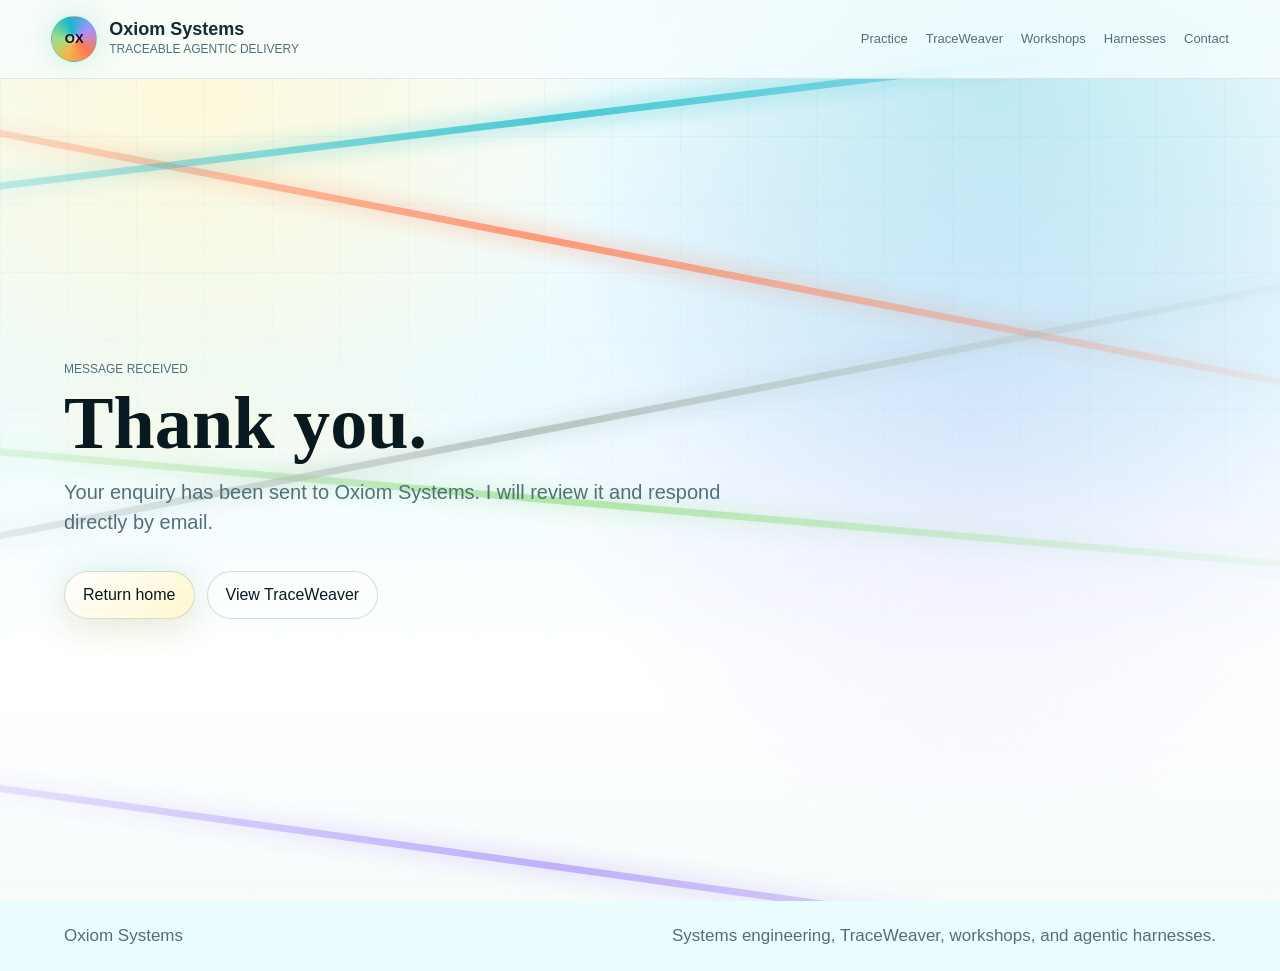
==== thanks.html @ 3fe4c98a "Publish website release" ====
<!doctype html>
<html lang="en">
  <head>
    <meta charset="utf-8">
    <meta name="viewport" content="width=device-width, initial-scale=1">
    <meta
      name="description"
      content="Thank you for contacting Oxiom Systems."
    >
    <title>Thank you | Oxiom Systems</title>
    <link rel="icon" href="favicon.svg" type="image/svg+xml">
    <link rel="stylesheet" href="styles.css">
  </head>
  <body>
    <div class="thread-field" aria-hidden="true">
      <span class="field-thread flame"></span>
      <span class="field-thread tide"></span>
      <span class="field-thread gale"></span>
      <span class="field-thread stone"></span>
      <span class="field-thread aether"></span>
    </div>

    <header class="site-header">
      <a class="brand" href="/" aria-label="Oxiom Systems home">
        <span class="brand-mark" aria-hidden="true">OX</span>
        <span>
          <strong>Oxiom Systems</strong>
          <small>Traceable agentic delivery</small>
        </span>
      </a>
      <nav class="nav-links" aria-label="Primary navigation">
        <a href="/#practice">Practice</a>
        <a href="/#traceweaver">TraceWeaver</a>
        <a href="/#workshops">Workshops</a>
        <a href="/#harnesses">Harnesses</a>
        <a href="/#contact">Contact</a>
      </nav>
    </header>

    <main id="top">
      <section class="hero thanks-hero" aria-labelledby="thanks-title">
        <div class="hero-copy">
          <p class="eyebrow">Message received</p>
          <h1 id="thanks-title">Thank you.</h1>
          <p class="hero-lede">
            Your enquiry has been sent to Oxiom Systems. I will review it and
            respond directly by email.
          </p>
          <div class="hero-actions" aria-label="Next actions">
            <a class="button primary" href="/">Return home</a>
            <a class="button secondary" href="https://github.com/Oxiom-Systems/traceweaver">View TraceWeaver</a>
          </div>
        </div>
      </section>
    </main>

    <footer class="site-footer">
      <span>Oxiom Systems</span>
      <span>Systems engineering, TraceWeaver, workshops, and agentic harnesses.</span>
    </footer>
  </body>
</html>
---- styles.css ----
:root {
  --ink: #112d33;
  --ink-strong: #081a20;
  --muted: #527077;
  --night: #eefcff;
  --deep: #ffffff;
  --veil: #dff7fb;
  --surface: #ffffff;
  --surface-ink: #112d33;
  --line: rgba(17, 45, 51, 0.14);
  --flame: #ff7a4f;
  --tide: #17b9ca;
  --gale: #9adf8f;
  --stone: #a8b7b1;
  --aether: #a891ff;
  --gold: #f1b84b;
  --truth: #fff7ce;
  --shadow: 0 30px 90px rgba(43, 114, 124, 0.18);
  color-scheme: light;
}

* {
  box-sizing: border-box;
}

body {
  margin: 0;
  overflow-x: hidden;
  background:
    radial-gradient(circle at 15% 9%, rgba(255, 247, 206, 0.78), transparent 27rem),
    radial-gradient(circle at 78% 8%, rgba(23, 185, 202, 0.24), transparent 30rem),
    radial-gradient(circle at 76% 42%, rgba(168, 145, 255, 0.17), transparent 27rem),
    linear-gradient(180deg, #f8feff 0%, #ecfbff 38%, #ffffff 68%, #f5fdff 100%);
  color: var(--ink);
  font-family: "Avenir Next", Avenir, Optima, "Gill Sans", sans-serif;
  line-height: 1.5;
}

body::before {
  content: "";
  position: fixed;
  inset: 0;
  z-index: -3;
  pointer-events: none;
  background-image:
    linear-gradient(rgba(23, 185, 202, 0.07) 1px, transparent 1px),
    linear-gradient(90deg, rgba(23, 185, 202, 0.05) 1px, transparent 1px);
  background-size: 68px 68px;
  mask-image: linear-gradient(180deg, #000 0%, transparent 86%);
}

a {
  color: inherit;
}

button,
a.button {
  font: inherit;
}

.thread-field {
  position: fixed;
  inset: -12vh -8vw;
  z-index: -2;
  pointer-events: none;
  filter: blur(0.1px);
  opacity: 0.92;
}

.field-thread {
  position: absolute;
  left: -12vw;
  width: 128vw;
  height: 3px;
  border-radius: 999px;
  transform-origin: left center;
  animation: threadDrift 8s ease-in-out infinite alternate, threadBreath 3.8s ease-in-out infinite;
}

.field-thread::before,
.field-thread::after {
  content: "";
  position: absolute;
  inset: -7px 0;
  border-radius: inherit;
  opacity: 0.32;
  filter: blur(10px);
}

.field-thread::after {
  inset: -2px 0;
  opacity: 0.78;
  filter: blur(0);
}

.field-thread.flame {
  top: 17%;
  transform: rotate(11deg);
}

.field-thread.flame::before,
.field-thread.flame::after {
  background: linear-gradient(90deg, transparent, var(--flame), transparent);
}

.field-thread.tide {
  top: 29%;
  transform: rotate(-7deg);
  animation-delay: -4s;
}

.field-thread.tide::before,
.field-thread.tide::after {
  background: linear-gradient(90deg, transparent, var(--tide), transparent);
}

.field-thread.gale {
  top: 48%;
  transform: rotate(5deg);
  animation-delay: -7s;
}

.field-thread.gale::before,
.field-thread.gale::after {
  background: linear-gradient(90deg, transparent, var(--gale), transparent);
}

.field-thread.stone {
  top: 62%;
  transform: rotate(-11deg);
  animation-delay: -2s;
}

.field-thread.stone::before,
.field-thread.stone::after {
  background: linear-gradient(90deg, transparent, var(--stone), transparent);
}

.field-thread.aether {
  top: 77%;
  transform: rotate(8deg);
  animation-delay: -9s;
}

.field-thread.aether::before,
.field-thread.aether::after {
  background: linear-gradient(90deg, transparent, var(--aether), transparent);
}

.site-header {
  position: sticky;
  top: 0;
  z-index: 20;
  display: flex;
  align-items: center;
  justify-content: space-between;
  gap: 24px;
  padding: 16px clamp(18px, 4vw, 56px);
  background: rgba(248, 254, 255, 0.78);
  border-bottom: 1px solid rgba(17, 45, 51, 0.1);
  backdrop-filter: blur(20px);
}

.brand {
  display: inline-flex;
  align-items: center;
  gap: 12px;
  text-decoration: none;
}

.brand-mark {
  display: grid;
  width: 46px;
  height: 46px;
  place-items: center;
  background:
    radial-gradient(circle at 50% 50%, rgba(251, 245, 213, 0.95), transparent 18%),
    conic-gradient(from 130deg, var(--flame), var(--gold), var(--gale), var(--tide), var(--aether), var(--flame));
  color: #091018;
  border: 1px solid rgba(23, 185, 202, 0.25);
  border-radius: 50%;
  box-shadow: 0 0 30px rgba(23, 185, 202, 0.24), 0 0 48px rgba(255, 247, 206, 0.42);
  font-family: "Avenir Next", Avenir, Optima, sans-serif;
  font-size: 13px;
  font-weight: 800;
  letter-spacing: 0;
  animation: markGlow 5s ease-in-out infinite alternate;
}

.brand strong,
.brand small {
  display: block;
}

.brand strong {
  font-size: 18px;
  line-height: 1.1;
}

.brand small,
.eyebrow {
  color: var(--muted);
  font-family: "Avenir Next", Avenir, Optima, sans-serif;
  font-size: 12px;
  letter-spacing: 0;
  text-transform: uppercase;
}

.nav-links {
  display: flex;
  flex-wrap: wrap;
  justify-content: flex-end;
  gap: 18px;
  color: var(--muted);
  font-family: "Avenir Next", Avenir, Optima, sans-serif;
  font-size: 13px;
}

.nav-links a {
  text-decoration: none;
}

.nav-links a:focus-visible,
.nav-links a:hover {
  color: var(--ink-strong);
}

.hero {
  position: relative;
  display: grid;
  grid-template-columns: minmax(0, 0.92fr) minmax(360px, 1.08fr);
  gap: clamp(28px, 5vw, 80px);
  align-items: center;
  min-height: calc(100vh - 78px);
  padding: clamp(46px, 6vw, 88px) clamp(18px, 5vw, 72px) clamp(54px, 7vw, 96px);
}

.hero::after {
  content: "";
  position: absolute;
  right: 0;
  bottom: 0;
  left: 0;
  height: 160px;
  background: linear-gradient(180deg, transparent, rgba(246, 234, 210, 0.1));
  pointer-events: none;
}

.hero-copy {
  position: relative;
  z-index: 1;
}

.hero h1,
.section-heading h2,
.paper h2,
.start h2 {
  margin: 0;
  max-width: 960px;
  color: var(--ink-strong);
  font-family: "Iowan Old Style", "Palatino Linotype", Palatino, Georgia, serif;
  font-size: clamp(4.25rem, 5.8vw, 5.7rem);
  line-height: 0.9;
  font-weight: 700;
  letter-spacing: 0;
  text-shadow: 0 0 28px rgba(255, 247, 206, 0.68);
}

.hero h1 {
  animation: revealRise 480ms ease both;
}

.section-heading h2,
.paper h2,
.start h2 {
  animation: none;
}

.hero-lede,
.section-heading p,
.paper p,
.start p {
  max-width: 690px;
  color: var(--muted);
  font-size: 1.25rem;
}

.brand-origin {
  max-width: 620px;
  margin: 24px 0 0;
  padding-left: 18px;
  border-left: 2px solid var(--gold);
  color: #31565e;
  font-size: 18px;
}

.hero-actions {
  display: flex;
  flex-wrap: wrap;
  gap: 12px;
  margin-top: 34px;
}

.button {
  display: inline-flex;
  min-height: 48px;
  align-items: center;
  justify-content: center;
  padding: 0 18px;
  border-radius: 999px;
  border: 1px solid rgba(17, 45, 51, 0.16);
  text-decoration: none;
  transition: transform 180ms ease, background 180ms ease, color 180ms ease, box-shadow 180ms ease;
}

.button:hover,
.button:focus-visible,
.mode-button:hover,
.mode-button:focus-visible,
.icon-button:hover,
.icon-button:focus-visible {
  transform: translateY(-1px);
}

.button.primary {
  background: linear-gradient(135deg, #ffffff, var(--truth));
  color: var(--ink-strong);
  box-shadow: 0 12px 32px rgba(241, 184, 75, 0.18), 0 0 42px rgba(23, 185, 202, 0.16);
}

.button.secondary {
  background: rgba(255, 255, 255, 0.58);
  color: var(--ink-strong);
}

.power-loom {
  position: relative;
  min-height: 580px;
  overflow: hidden;
  padding: clamp(18px, 3vw, 30px);
  background:
    radial-gradient(circle at 50% 47%, rgba(255, 247, 206, 0.84), transparent 0 14%, rgba(23, 185, 202, 0.13) 15%, transparent 31%),
    linear-gradient(135deg, rgba(255, 255, 255, 0.9), rgba(225, 249, 255, 0.78));
  border: 1px solid rgba(23, 185, 202, 0.18);
  border-radius: 18px;
  box-shadow: var(--shadow);
  animation: floatPanel 6.5s ease-in-out infinite alternate;
}

.loom-ring {
  position: absolute;
  inset: 50% auto auto 50%;
  width: min(74%, 440px);
  aspect-ratio: 1;
  border: 1px solid rgba(17, 185, 202, 0.28);
  border-radius: 50%;
  transform: translate(-50%, -50%) rotate(0deg);
  box-shadow:
    inset 0 0 70px rgba(255, 247, 206, 0.4),
    0 0 90px rgba(23, 185, 202, 0.2);
  animation: ringSpin 34s linear infinite;
}

.loom-ring::before,
.loom-ring::after {
  content: "";
  position: absolute;
  inset: 10%;
  border: 1px solid rgba(17, 45, 51, 0.12);
  border-radius: 50%;
}

.loom-ring::after {
  inset: 24%;
}

.loom-core {
  position: absolute;
  top: 50%;
  left: 50%;
  z-index: 1;
  display: grid;
  width: 174px;
  height: 174px;
  place-items: center;
  padding: 22px;
  background:
    radial-gradient(circle, #ffffff, var(--truth) 34%, rgba(23, 185, 202, 0.26) 68%);
  border: 1px solid rgba(23, 185, 202, 0.28);
  border-radius: 50%;
  color: #101826;
  text-align: center;
  transform: translate(-50%, -50%);
  opacity: 0.42;
  box-shadow: 0 0 70px rgba(241, 184, 75, 0.32), 0 0 120px rgba(23, 185, 202, 0.23);
  animation: coreGlow 3.2s ease-in-out infinite alternate;
}

.loom-core span,
.loom-core small {
  font-family: "Avenir Next", Avenir, Optima, sans-serif;
  font-size: 12px;
  text-transform: uppercase;
}

.loom-core strong {
  color: #090f17;
  font-size: 27px;
  line-height: 1;
}

.loom-thread {
  position: absolute;
  top: 50%;
  left: -16%;
  width: 132%;
  height: 9px;
  border-radius: 999px;
  opacity: 0.68;
  filter: drop-shadow(0 0 20px currentColor);
  transform-origin: center;
  background-size: 220% 100%;
  animation: loomPulse 4.8s ease-in-out infinite alternate, threadSweep 9s linear infinite;
}

.loom-thread.flame {
  color: var(--flame);
  background: linear-gradient(90deg, transparent, var(--flame), transparent);
  transform: rotate(22deg);
}

.loom-thread.tide {
  color: var(--tide);
  background: linear-gradient(90deg, transparent, var(--tide), transparent);
  transform: rotate(-17deg);
  animation-delay: -1.5s;
}

.loom-thread.gale {
  color: var(--gale);
  background: linear-gradient(90deg, transparent, var(--gale), transparent);
  transform: rotate(4deg);
  animation-delay: -3s;
}

.loom-thread.stone {
  color: var(--stone);
  background: linear-gradient(90deg, transparent, var(--stone), transparent);
  transform: rotate(39deg);
  animation-delay: -4.5s;
}

.loom-thread.aether {
  color: var(--aether);
  background: linear-gradient(90deg, transparent, var(--aether), transparent);
  transform: rotate(-38deg);
  animation-delay: -6s;
}

.trace-steps {
  position: relative;
  z-index: 3;
  display: grid;
  grid-template-columns: repeat(2, minmax(0, 1fr));
  gap: 14px;
  height: 100%;
  margin: 0;
  padding: 0;
  list-style: none;
}

.trace-steps li {
  display: grid;
  grid-template-columns: 38px 1fr;
  gap: 6px 12px;
  align-content: center;
  min-height: 122px;
  padding: 16px;
  background: rgba(255, 255, 255, 0.86);
  border: 1px solid rgba(17, 45, 51, 0.12);
  border-radius: 14px;
  backdrop-filter: blur(10px);
  box-shadow: 0 16px 40px rgba(43, 114, 124, 0.11);
}

.trace-steps span {
  grid-row: span 2;
  color: var(--gold);
  font-family: "Avenir Next", Avenir, Optima, sans-serif;
}

.trace-steps strong {
  color: var(--ink-strong);
  font-family: "Iowan Old Style", "Palatino Linotype", Palatino, Georgia, serif;
  font-size: 26px;
}

.trace-steps small {
  max-width: 340px;
  color: #47666d;
}

section {
  position: relative;
  scroll-margin-top: 92px;
  padding: clamp(54px, 8vw, 118px) clamp(18px, 5vw, 72px);
}

.framework-band {
  overflow: hidden;
  background:
    radial-gradient(circle at 12% 16%, rgba(255, 247, 206, 0.65), transparent 24rem),
    radial-gradient(circle at 84% 28%, rgba(23, 185, 202, 0.2), transparent 28rem),
    linear-gradient(135deg, rgba(255, 255, 255, 0.94), rgba(231, 250, 255, 0.92));
  color: var(--surface-ink);
}

.framework-band::before,
.lab::before,
.comparison::before,
.paper::before {
  content: "";
  position: absolute;
  inset: 0;
  pointer-events: none;
  background:
    linear-gradient(114deg, transparent 0 23%, rgba(23, 185, 202, 0.12) 23.2% 23.6%, transparent 23.8% 100%),
    linear-gradient(72deg, transparent 0 62%, rgba(241, 184, 75, 0.16) 62.2% 62.6%, transparent 62.8% 100%);
  background-size: 100% 100%;
  animation: shimmerLines 9s ease-in-out infinite alternate;
}

.framework-band .eyebrow,
.framework-band p {
  color: #527077;
}

.section-heading {
  display: grid;
  gap: 12px;
  margin-bottom: clamp(28px, 5vw, 54px);
}

.section-heading h2,
.paper h2,
.start h2 {
  font-size: clamp(3rem, 4.6vw, 4rem);
}

.framework-grid {
  position: relative;
  z-index: 1;
  display: grid;
  grid-template-columns: repeat(3, minmax(0, 1fr));
  gap: 1px;
  background: rgba(17, 45, 51, 0.1);
  border: 1px solid rgba(17, 45, 51, 0.1);
  border-radius: 18px;
  overflow: hidden;
}

.framework-grid article {
  min-height: 260px;
  padding: clamp(22px, 4vw, 38px);
  background: rgba(255, 255, 255, 0.72);
  transition: transform 220ms ease, background 220ms ease, box-shadow 220ms ease;
}

.framework-grid article:hover {
  transform: translateY(-5px);
  background: rgba(255, 255, 255, 0.92);
  box-shadow: 0 18px 50px rgba(43, 114, 124, 0.14);
}

.article-number {
  display: inline-grid;
  width: 42px;
  height: 42px;
  place-items: center;
  margin-bottom: 24px;
  border: 1px solid rgba(23, 185, 202, 0.28);
  border-radius: 50%;
  color: var(--gold);
  font-family: "Avenir Next", Avenir, Optima, sans-serif;
  background: rgba(255, 247, 206, 0.46);
}

.framework-grid h3,
.demo-sidebar h3 {
  margin: 0 0 14px;
  color: var(--ink-strong);
  font-family: "Iowan Old Style", "Palatino Linotype", Palatino, Georgia, serif;
  font-size: 2.8rem;
  line-height: 1;
}

.framework-grid p,
.demo-sidebar p,
.comparison-row,
.paper-card,
.site-footer {
  font-size: 17px;
}

.process {
  background:
    radial-gradient(circle at 20% 0%, rgba(23, 185, 202, 0.14), transparent 24rem),
    var(--surface);
  color: var(--surface-ink);
}

.process .eyebrow,
.process .section-heading p {
  color: #5a554b;
}

.process .section-heading h2,
.comparison .section-heading h2,
.paper h2,
.start h2 {
  color: var(--surface-ink);
  text-shadow: none;
}

.process-track {
  position: relative;
  display: grid;
  grid-template-columns: repeat(8, minmax(112px, 1fr));
  gap: 8px;
  overflow-x: auto;
  padding: 18px 0;
}

.process-track::before {
  content: "";
  position: absolute;
  top: 50%;
  left: 4px;
  right: 4px;
  height: 10px;
  background:
    linear-gradient(90deg, var(--flame), var(--gold), var(--gale), var(--tide), var(--aether));
  border-radius: 999px;
  filter: blur(0.2px);
  opacity: 0.62;
  background-size: 200% 100%;
  animation: bridgeFlow 5s linear infinite;
}

.process-track div {
  position: relative;
  z-index: 1;
  display: grid;
  min-height: 94px;
  place-items: center;
  padding: 12px;
  background: rgba(246, 234, 210, 0.9);
  border: 1px solid rgba(24, 33, 29, 0.16);
  border-radius: 999px;
  color: var(--surface-ink);
  font-family: "Avenir Next", Avenir, Optima, sans-serif;
  text-align: center;
  box-shadow: 0 8px 28px rgba(24, 33, 29, 0.08);
  animation: beadFloat 4.8s ease-in-out infinite alternate;
}

.process-track div:nth-child(2n) {
  animation-delay: -1.5s;
}

.process-track div:nth-child(3n) {
  animation-delay: -2.6s;
}

.lab {
  overflow: hidden;
  background:
    radial-gradient(circle at 52% 18%, rgba(255, 247, 206, 0.72), transparent 23rem),
    radial-gradient(circle at 8% 44%, rgba(23, 185, 202, 0.2), transparent 26rem),
    radial-gradient(circle at 94% 38%, rgba(168, 145, 255, 0.16), transparent 26rem),
    linear-gradient(180deg, #f7feff, #eafdff 58%, #ffffff);
  color: var(--surface-ink);
}

.lab-heading {
  max-width: 880px;
}

.awtw-stage {
  position: relative;
  z-index: 1;
}

.awtw-orbit {
  display: grid;
  grid-template-columns: 120px minmax(120px, 1fr) 120px;
  gap: clamp(14px, 3vw, 32px);
  align-items: center;
  max-width: 820px;
  margin: 0 0 28px;
}

.sigil {
  display: grid;
  width: 112px;
  aspect-ratio: 1;
  place-items: center;
  border-radius: 50%;
  color: #0b1019;
  font-family: "Iowan Old Style", "Palatino Linotype", Palatino, Georgia, serif;
  font-size: 28px;
  font-weight: 900;
  box-shadow: 0 0 40px rgba(23, 185, 202, 0.22);
  animation: sigilFloat 4.4s ease-in-out infinite alternate;
}

.sigil.aw {
  background: radial-gradient(circle, #ffffff 0 18%, var(--flame) 19% 42%, #eaffff 43% 49%, var(--tide) 50% 100%);
}

.sigil.tw {
  background: radial-gradient(circle, #ffffff 0 18%, var(--gold) 19% 42%, #eaffff 43% 49%, var(--aether) 50% 100%);
  animation-delay: -1.8s;
}

.bridge-thread {
  height: 10px;
  border-radius: 999px;
  background:
    linear-gradient(90deg, var(--flame), var(--gold), var(--gale), var(--tide), var(--aether));
  background-size: 220% 100%;
  box-shadow: 0 0 30px rgba(23, 185, 202, 0.24), 0 0 44px rgba(255, 247, 206, 0.46);
  animation: bridgeFlow 3.2s linear infinite, bridgePulse 2.6s ease-in-out infinite;
}

.mode-toggle {
  display: inline-flex;
  gap: 6px;
  padding: 6px;
  background: rgba(255, 255, 255, 0.7);
  border: 1px solid rgba(17, 45, 51, 0.12);
  border-radius: 999px;
  margin-bottom: 24px;
}

.mode-button,
.icon-button {
  min-height: 38px;
  border: 1px solid transparent;
  border-radius: 999px;
  background: transparent;
  color: var(--ink);
  cursor: pointer;
  transition: transform 180ms ease, background 180ms ease, color 180ms ease, box-shadow 180ms ease;
}

.mode-button {
  padding: 0 14px;
}

.mode-button.is-active {
  background: linear-gradient(135deg, #ffffff, var(--truth));
  color: #101826;
  box-shadow: 0 0 22px rgba(23, 185, 202, 0.16);
}

.demo-shell {
  display: grid;
  grid-template-columns: minmax(260px, 320px) 1fr;
  gap: 22px;
}

.demo-sidebar {
  padding: 24px;
  background: rgba(255, 255, 255, 0.76);
  border: 1px solid rgba(17, 45, 51, 0.12);
  border-radius: 18px;
  box-shadow: var(--shadow);
  backdrop-filter: blur(16px);
}

.demo-sidebar p {
  color: var(--muted);
}

.demo-metrics {
  display: grid;
  gap: 14px;
  margin: 26px 0 0;
}

.demo-metrics div {
  display: flex;
  justify-content: space-between;
  gap: 16px;
  padding-top: 12px;
  border-top: 1px solid rgba(17, 45, 51, 0.12);
}

.demo-metrics dt {
  color: var(--muted);
}

.demo-metrics dd {
  margin: 0;
  color: var(--ink-strong);
  font-weight: 700;
}

.workbench {
  position: relative;
  display: grid;
  grid-template-columns: minmax(0, 0.95fr) minmax(0, 0.95fr) minmax(300px, 1.1fr);
  gap: 12px;
}

.workbench::before {
  content: "";
  position: absolute;
  inset: -16px;
  z-index: -1;
  border: 1px solid rgba(251, 245, 213, 0.16);
  border-radius: 26px;
  background:
    linear-gradient(112deg, transparent 12%, rgba(255, 122, 79, 0.22) 12.2% 12.8%, transparent 13%),
    linear-gradient(74deg, transparent 42%, rgba(23, 185, 202, 0.22) 42.2% 42.8%, transparent 43%),
    linear-gradient(128deg, transparent 70%, rgba(168, 145, 255, 0.2) 70.2% 70.8%, transparent 71%),
    rgba(255, 255, 255, 0.42);
  animation: shimmerLines 7s ease-in-out infinite alternate;
}

.pane {
  min-width: 0;
  overflow: hidden;
  background: rgba(255, 255, 255, 0.82);
  border: 1px solid rgba(17, 45, 51, 0.12);
  border-radius: 16px;
  color: var(--surface-ink);
  box-shadow: 0 18px 60px rgba(43, 114, 124, 0.15);
  backdrop-filter: blur(16px);
}

.pane-header {
  display: flex;
  align-items: center;
  justify-content: space-between;
  gap: 10px;
  min-height: 48px;
  padding: 0 14px;
  background: rgba(234, 253, 255, 0.76);
  border-bottom: 1px solid rgba(17, 45, 51, 0.1);
  font-family: "Avenir Next", Avenir, Optima, sans-serif;
  font-size: 13px;
}

.icon-button {
  min-height: 30px;
  padding: 0 10px;
  background: rgba(255, 255, 255, 0.7);
  color: var(--surface-ink);
}

pre {
  min-height: 420px;
  margin: 0;
  overflow: auto;
  padding: 16px;
  color: #17323a;
  font-family: ui-monospace, SFMono-Regular, Menlo, Consolas, monospace;
  font-size: 13px;
  line-height: 1.55;
  white-space: pre-wrap;
}

.game-preview {
  position: relative;
  display: grid;
  min-height: 420px;
  padding: 16px;
  place-items: center;
  overflow: hidden;
}

.game-preview::before {
  content: "";
  position: absolute;
  width: 430px;
  aspect-ratio: 1;
  border-radius: 50%;
  background:
    conic-gradient(from 60deg, var(--flame), var(--gold), var(--gale), var(--tide), var(--aether), var(--flame));
  opacity: 0.28;
  filter: blur(18px);
  animation: slowSpin 16s linear infinite;
}

.element-wheel {
  position: absolute;
  top: 18px;
  left: 18px;
  right: 18px;
  z-index: 2;
  display: flex;
  flex-wrap: wrap;
  gap: 6px;
  font-family: "Avenir Next", Avenir, Optima, sans-serif;
  font-size: 11px;
}

.element-wheel span {
  padding: 4px 7px;
  border: 1px solid rgba(17, 45, 51, 0.12);
  border-radius: 999px;
  background: rgba(255, 255, 255, 0.7);
}

.level-grid {
  position: relative;
  z-index: 1;
  display: grid;
  width: min(100%, 360px);
  aspect-ratio: 1;
  grid-template-columns: repeat(8, 1fr);
  grid-template-rows: repeat(8, 1fr);
  gap: 4px;
  transform: rotateX(52deg) rotateZ(45deg);
  transform-style: preserve-3d;
}

.tile {
  position: relative;
  border-radius: 5px;
  background: #d7f5f9;
  border: 1px solid rgba(17, 45, 51, 0.08);
  animation: tileGleam 4s ease-in-out infinite alternate;
}

.tile.path {
  background: #bcebf2;
}

.tile.goal {
  background: var(--gold);
  box-shadow: 0 0 18px rgba(241, 184, 75, 0.5);
}

.tile.block {
  background: #c4d0cc;
}

.tile.monster {
  background: var(--flame);
  box-shadow: 0 0 18px rgba(255, 107, 53, 0.5);
}

.tile.player {
  background: var(--tide);
  box-shadow: 0 0 0 4px rgba(62, 199, 211, 0.24), 0 0 20px rgba(62, 199, 211, 0.48);
}

.tile.reveal {
  background: var(--aether);
  box-shadow: 0 0 18px rgba(217, 196, 255, 0.48);
}

.game-hud {
  position: absolute;
  left: 16px;
  right: 16px;
  bottom: 16px;
  z-index: 3;
  display: flex;
  flex-wrap: wrap;
  justify-content: space-between;
  gap: 8px;
  color: var(--ink);
  font-family: "Avenir Next", Avenir, Optima, sans-serif;
  font-size: 12px;
}

.game-hud span,
.status-pill {
  padding: 5px 8px;
  background: rgba(255, 255, 255, 0.72);
  border-radius: 999px;
}

.comparison {
  background:
    radial-gradient(circle at 7% 18%, rgba(23, 185, 202, 0.12), transparent 22rem),
    var(--surface);
  color: var(--surface-ink);
}

.comparison .eyebrow,
.comparison .section-heading p {
  color: #5a554b;
}

.comparison-table {
  position: relative;
  z-index: 1;
  display: grid;
  overflow: hidden;
  border: 1px solid rgba(24, 33, 29, 0.15);
  border-radius: 18px;
}

.comparison-row {
  display: grid;
  grid-template-columns: 0.8fr 1fr 1fr;
}

.comparison-row > div {
  min-width: 0;
  padding: 18px;
  border-right: 1px solid rgba(24, 33, 29, 0.13);
  border-bottom: 1px solid rgba(24, 33, 29, 0.13);
}

.comparison-row > div:last-child {
  border-right: 0;
}

.comparison-row:last-child > div {
  border-bottom: 0;
}

.comparison-head {
  background: linear-gradient(135deg, #dffaff, #fff7ce);
  color: var(--surface-ink);
  font-family: "Avenir Next", Avenir, Optima, sans-serif;
}

.guide {
  overflow: hidden;
  background: linear-gradient(135deg, #ffffff 0%, #f2fdff 58%, #fff7ce 100%);
  color: var(--surface-ink);
}

.guide-grid {
  position: relative;
  z-index: 1;
  display: grid;
  grid-template-columns: repeat(3, minmax(0, 1fr));
  gap: 14px;
}

.guide-grid article {
  min-height: 250px;
  padding: clamp(22px, 4vw, 34px);
  background: rgba(255, 255, 255, 0.78);
  border: 1px solid rgba(17, 45, 51, 0.12);
  border-radius: 8px;
  box-shadow: 0 18px 54px rgba(43, 114, 124, 0.12);
}

.guide-grid h3 {
  margin: 0 0 14px;
  color: var(--ink-strong);
  font-family: "Iowan Old Style", "Palatino Linotype", Palatino, Georgia, serif;
  font-size: clamp(2rem, 3vw, 2.7rem);
  line-height: 1;
}

.guide-grid p {
  margin: 0;
  color: var(--muted);
  font-size: 17px;
}

.guide-grid code {
  padding: 2px 5px;
  border-radius: 5px;
  background: rgba(23, 185, 202, 0.1);
  color: var(--ink-strong);
  font-size: 0.94em;
}

.guide-actions {
  display: flex;
  flex-wrap: wrap;
  gap: 12px;
  margin-top: 28px;
}

.paper {
  display: grid;
  grid-template-columns: minmax(0, 1fr) minmax(280px, 420px);
  gap: clamp(26px, 5vw, 70px);
  align-items: center;
  background:
    radial-gradient(circle at 85% 20%, rgba(168, 145, 255, 0.18), transparent 20rem),
    radial-gradient(circle at 20% 0%, rgba(255, 247, 206, 0.78), transparent 24rem),
    #f8feff;
  color: var(--surface-ink);
}

.paper .eyebrow,
.paper p {
  color: #5a554b;
}

.paper-card {
  display: grid;
  gap: 18px;
  min-height: 300px;
  align-content: end;
  padding: 28px;
  background: rgba(255, 255, 255, 0.78);
  border: 1px solid rgba(24, 33, 29, 0.14);
  border-radius: 18px;
  box-shadow: 0 24px 70px rgba(24, 33, 29, 0.16);
}

.paper-card span,
.paper-card small {
  color: #5a554b;
  font-family: "Avenir Next", Avenir, Optima, sans-serif;
}

.paper-card strong {
  color: var(--surface-ink);
  font-size: 31px;
  line-height: 1.08;
}

.start {
  display: flex;
  align-items: center;
  justify-content: space-between;
  gap: 24px;
  background:
    radial-gradient(circle at 12% 50%, rgba(241, 184, 75, 0.28), transparent 28rem),
    radial-gradient(circle at 86% 15%, rgba(23, 185, 202, 0.2), transparent 26rem),
    linear-gradient(135deg, #ffffff, #eafdff);
  color: var(--surface-ink);
}

.start h2 {
  color: var(--surface-ink);
}

.start p,
.start .eyebrow {
  color: #527077;
}

.contact-list {
  display: grid;
  gap: 10px;
  max-width: 760px;
  margin: 24px 0 0;
  padding: 0;
  list-style: none;
  color: #31565e;
}

.contact-list li {
  position: relative;
  padding-left: 24px;
}

.contact-list li::before {
  content: "";
  position: absolute;
  top: 0.68em;
  left: 0;
  width: 10px;
  height: 10px;
  border-radius: 50%;
  background: linear-gradient(135deg, var(--gold), var(--tide));
  box-shadow: 0 0 16px rgba(23, 185, 202, 0.28);
}

.start .button.primary {
  flex: 0 0 auto;
}

.contact-section {
  display: grid;
  grid-template-columns: minmax(0, 0.92fr) minmax(320px, 0.62fr);
  align-items: start;
  gap: clamp(28px, 5vw, 64px);
}

.contact-copy {
  min-width: 0;
}

.contact-form {
  display: grid;
  gap: 16px;
  width: 100%;
  padding: clamp(20px, 3vw, 28px);
  background: rgba(255, 255, 255, 0.82);
  border: 1px solid rgba(17, 45, 51, 0.13);
  border-radius: 18px;
  box-shadow: 0 24px 70px rgba(43, 114, 124, 0.14);
}

.contact-form label {
  display: grid;
  gap: 7px;
  color: var(--ink-strong);
  font-size: 14px;
  font-weight: 700;
}

.contact-form input,
.contact-form select,
.contact-form textarea {
  width: 100%;
  min-height: 46px;
  padding: 10px 12px;
  border: 1px solid rgba(17, 45, 51, 0.17);
  border-radius: 10px;
  background: rgba(255, 255, 255, 0.88);
  color: var(--ink);
  font: inherit;
}

.contact-form textarea {
  min-height: 140px;
  resize: vertical;
}

.contact-form input:focus,
.contact-form select:focus,
.contact-form textarea:focus {
  outline: 3px solid rgba(23, 185, 202, 0.18);
  border-color: rgba(23, 185, 202, 0.62);
}

.contact-form button {
  width: fit-content;
  cursor: pointer;
}

.form-honey {
  display: none;
}

.thanks-hero {
  grid-template-columns: minmax(0, 720px);
  align-items: center;
}

.site-footer {
  display: flex;
  flex-wrap: wrap;
  justify-content: space-between;
  gap: 12px;
  padding: 22px clamp(18px, 5vw, 72px);
  background: #eafdff;
  color: #527077;
}

@keyframes threadDrift {
  from {
    translate: -3vw 0;
    opacity: 0.46;
  }

  to {
    translate: 4vw 2vh;
    opacity: 0.85;
  }
}

@keyframes threadBreath {
  0%,
  100% {
    filter: saturate(1) brightness(1);
  }

  50% {
    filter: saturate(1.35) brightness(1.28);
  }
}

@keyframes markGlow {
  from {
    transform: rotate(-4deg) scale(1);
    box-shadow: 0 0 30px rgba(23, 185, 202, 0.24), 0 0 48px rgba(255, 247, 206, 0.42);
  }

  to {
    transform: rotate(5deg) scale(1.04);
    box-shadow: 0 0 42px rgba(23, 185, 202, 0.34), 0 0 70px rgba(255, 247, 206, 0.66);
  }
}

@keyframes revealRise {
  from {
    opacity: 0.7;
    transform: translateY(18px);
  }

  to {
    opacity: 1;
    transform: translateY(0);
  }
}

@keyframes floatPanel {
  from {
    transform: translateY(0);
  }

  to {
    transform: translateY(-10px);
  }
}

@keyframes loomPulse {
  from {
    opacity: 0.46;
    filter: drop-shadow(0 0 10px currentColor);
  }

  to {
    opacity: 0.94;
    filter: drop-shadow(0 0 26px currentColor);
  }
}

@keyframes coreGlow {
  from {
    transform: translate(-50%, -50%) scale(0.98);
  }

  to {
    transform: translate(-50%, -50%) scale(1.04);
  }
}

@keyframes threadSweep {
  from {
    background-position: 0% 50%;
  }

  to {
    background-position: 200% 50%;
  }
}

@keyframes slowSpin {
  to {
    transform: rotate(1turn);
  }
}

@keyframes ringSpin {
  to {
    transform: translate(-50%, -50%) rotate(1turn);
  }
}

@keyframes shimmerLines {
  from {
    opacity: 0.58;
    transform: translateX(-10px);
  }

  to {
    opacity: 1;
    transform: translateX(10px);
  }
}

@keyframes bridgeFlow {
  from {
    background-position: 0% 50%;
  }

  to {
    background-position: 220% 50%;
  }
}

@keyframes bridgePulse {
  0%,
  100% {
    transform: scaleY(1);
  }

  50% {
    transform: scaleY(1.45);
  }
}

@keyframes beadFloat {
  from {
    transform: translateY(0);
  }

  to {
    transform: translateY(-8px);
  }
}

@keyframes sigilFloat {
  from {
    transform: translateY(0) rotate(-2deg);
  }

  to {
    transform: translateY(-8px) rotate(3deg);
  }
}

@keyframes tileGleam {
  from {
    filter: brightness(0.98);
  }

  to {
    filter: brightness(1.12);
  }
}

@media (prefers-reduced-motion: reduce) {
  *,
  *::before,
  *::after {
    animation-duration: 1ms !important;
    animation-iteration-count: 1 !important;
    scroll-behavior: auto !important;
  }
}

@media (max-width: 1120px) {
  .demo-shell,
  .workbench {
    grid-template-columns: 1fr;
  }

  pre,
  .game-preview {
    min-height: 320px;
  }
}

@media (max-width: 940px) {
  .hero,
  .paper {
    grid-template-columns: 1fr;
  }

  .hero {
    min-height: auto;
  }

  .power-loom {
    min-height: 430px;
  }

  .framework-grid,
  .comparison-row,
  .guide-grid {
    grid-template-columns: 1fr;
  }

  .comparison-row > div {
    border-right: 0;
  }

  .comparison-head {
    display: none;
  }
}

@media (max-width: 760px) {
  .site-header {
    align-items: flex-start;
    flex-direction: column;
  }

  .hero {
    padding-top: 38px;
  }

  .hero h1 {
    font-size: 4.1rem;
  }

  .section-heading h2,
  .paper h2,
  .start h2 {
    font-size: 3.25rem;
  }

  .framework-grid h3,
  .demo-sidebar h3 {
    font-size: 2.35rem;
  }

  .power-loom {
    min-height: 560px;
  }

  .trace-steps,
  .awtw-orbit {
    grid-template-columns: 1fr;
  }

  .awtw-orbit {
    justify-items: center;
  }

  .bridge-thread {
    width: 10px;
    height: 92px;
  }

  .mode-toggle,
  .start {
    align-items: stretch;
    flex-direction: column;
  }

  .mode-toggle {
    display: flex;
  }

  .contact-section {
    grid-template-columns: 1fr;
  }

  .contact-form button {
    width: 100%;
  }
}
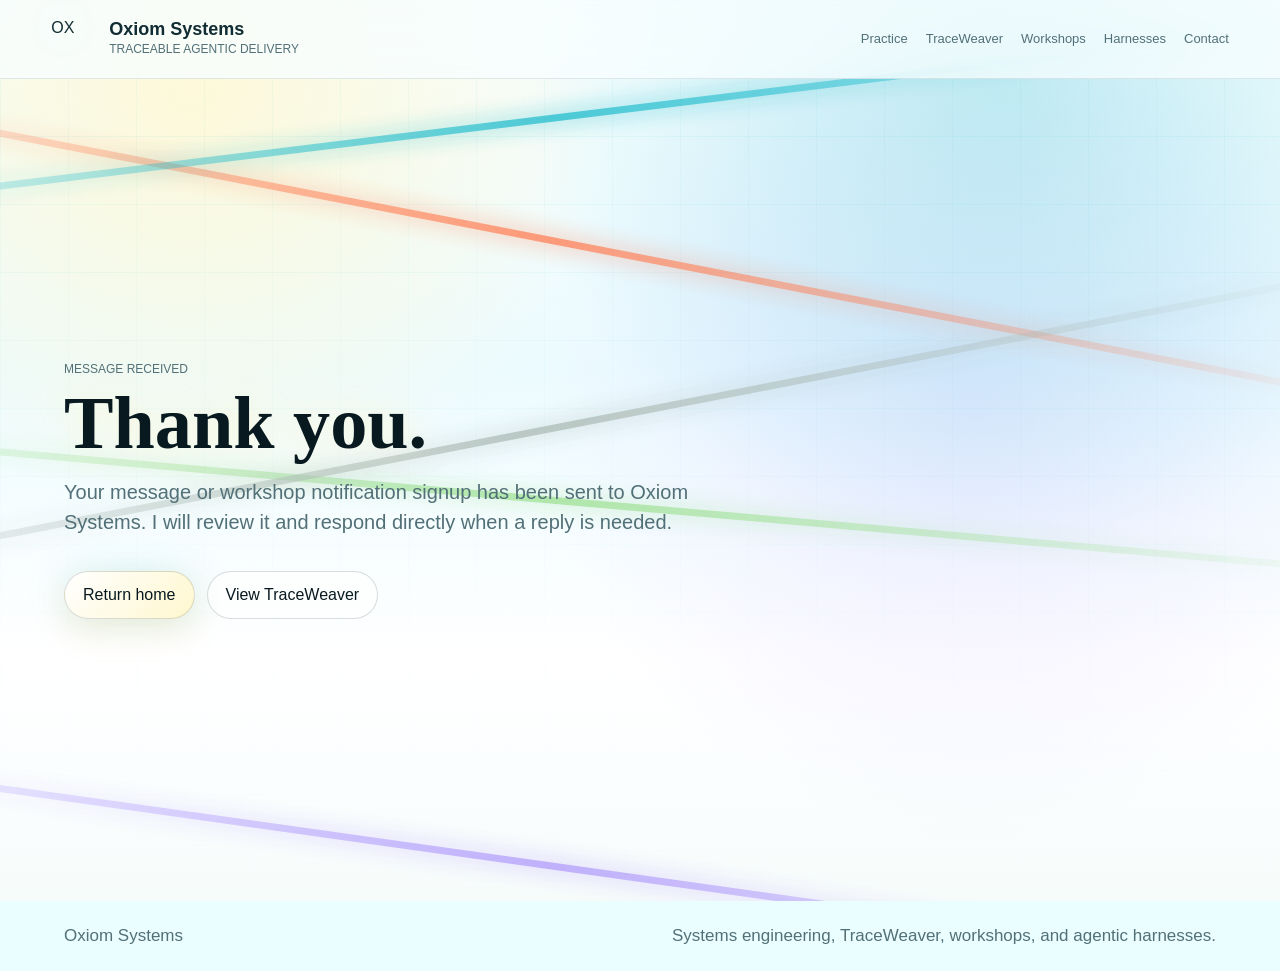
==== commit 147ac2d0: "Publish website release" ====
--- a/thanks.html
+++ b/thanks.html
@@ -5,7 +5,7 @@
     <meta name="viewport" content="width=device-width, initial-scale=1">
     <meta
       name="description"
-      content="Thank you for contacting Oxiom Systems."
+      content="Thank you for contacting or joining updates from Oxiom Systems."
     >
     <title>Thank you | Oxiom Systems</title>
     <link rel="icon" href="favicon.svg" type="image/svg+xml">
@@ -43,8 +43,9 @@
           <p class="eyebrow">Message received</p>
           <h1 id="thanks-title">Thank you.</h1>
           <p class="hero-lede">
-            Your enquiry has been sent to Oxiom Systems. I will review it and
-            respond directly by email.
+            Your message or workshop notification signup has been sent to
+            Oxiom Systems. I will review it and respond directly when a reply
+            is needed.
           </p>
           <div class="hero-actions" aria-label="Next actions">
             <a class="button primary" href="/">Return home</a>
--- a/styles.css
+++ b/styles.css
@@ -169,21 +169,11 @@
 }
 
 .brand-mark {
-  display: grid;
+  display: block;
   width: 46px;
   height: 46px;
-  place-items: center;
-  background:
-    radial-gradient(circle at 50% 50%, rgba(251, 245, 213, 0.95), transparent 18%),
-    conic-gradient(from 130deg, var(--flame), var(--gold), var(--gale), var(--tide), var(--aether), var(--flame));
-  color: #091018;
-  border: 1px solid rgba(23, 185, 202, 0.25);
   border-radius: 50%;
-  box-shadow: 0 0 30px rgba(23, 185, 202, 0.24), 0 0 48px rgba(255, 247, 206, 0.42);
-  font-family: "Avenir Next", Avenir, Optima, sans-serif;
-  font-size: 13px;
-  font-weight: 800;
-  letter-spacing: 0;
+  filter: drop-shadow(0 0 24px rgba(23, 185, 202, 0.2)) drop-shadow(0 0 34px rgba(255, 247, 206, 0.34));
   animation: markGlow 5s ease-in-out infinite alternate;
 }
 
@@ -228,8 +218,8 @@
 .hero {
   position: relative;
   display: grid;
-  grid-template-columns: minmax(0, 0.92fr) minmax(360px, 1.08fr);
-  gap: clamp(28px, 5vw, 80px);
+  grid-template-columns: minmax(360px, 0.8fr) minmax(560px, 1.2fr);
+  gap: clamp(28px, 4vw, 64px);
   align-items: center;
   min-height: calc(100vh - 78px);
   padding: clamp(46px, 6vw, 88px) clamp(18px, 5vw, 72px) clamp(54px, 7vw, 96px);
@@ -331,6 +321,88 @@
 .button.secondary {
   background: rgba(255, 255, 255, 0.58);
   color: var(--ink-strong);
+}
+
+.hero-video-panel {
+  position: relative;
+  z-index: 1;
+  display: grid;
+  gap: 16px;
+  min-width: 0;
+  padding: clamp(14px, 2vw, 22px);
+  background:
+    radial-gradient(circle at 16% 10%, rgba(255, 247, 206, 0.84), transparent 18rem),
+    radial-gradient(circle at 92% 8%, rgba(23, 185, 202, 0.24), transparent 24rem),
+    linear-gradient(135deg, rgba(255, 255, 255, 0.92), rgba(231, 250, 255, 0.9));
+  border: 1px solid rgba(17, 45, 51, 0.12);
+  border-radius: 22px;
+  box-shadow: var(--shadow);
+}
+
+.hero-video-copy {
+  display: flex;
+  flex-wrap: wrap;
+  align-items: baseline;
+  justify-content: space-between;
+  gap: 14px;
+}
+
+.hero-video-copy strong {
+  min-width: 0;
+  color: var(--ink-strong);
+  font-family: "Iowan Old Style", "Palatino Linotype", Palatino, Georgia, serif;
+  font-size: clamp(1.7rem, 2.5vw, 2.7rem);
+  line-height: 1;
+}
+
+.hero-video-embed {
+  position: relative;
+  overflow: hidden;
+  aspect-ratio: 16 / 9;
+  border: 1px solid rgba(17, 45, 51, 0.1);
+  border-radius: 16px;
+  background:
+    radial-gradient(circle at 20% 20%, rgba(255, 247, 206, 0.82), transparent 16rem),
+    linear-gradient(135deg, rgba(255, 255, 255, 0.94), rgba(226, 250, 255, 0.9));
+}
+
+.hero-video-embed iframe {
+  position: absolute;
+  inset: 0;
+  width: 100%;
+  height: 100%;
+  border: 0;
+}
+
+.hero-video-panel > a {
+  color: var(--ink-strong);
+  font-weight: 800;
+  text-decoration-color: rgba(23, 185, 202, 0.42);
+  text-decoration-thickness: 2px;
+  text-underline-offset: 5px;
+}
+
+.proof-loop {
+  padding-top: clamp(28px, 5vw, 60px);
+}
+
+.proof-loop .section-heading {
+  margin-bottom: clamp(20px, 3vw, 32px);
+}
+
+.proof-loop .power-loom {
+  min-height: clamp(260px, 32vw, 380px);
+  max-width: 100%;
+  margin: 0 auto;
+}
+
+.proof-loop .trace-steps {
+  grid-template-columns: repeat(3, minmax(0, 1fr));
+  align-content: center;
+}
+
+.proof-loop .trace-steps li {
+  min-height: 136px;
 }
 
 .power-loom {
@@ -483,6 +555,12 @@
   box-shadow: 0 16px 40px rgba(43, 114, 124, 0.11);
 }
 
+.trace-steps .trace-video-step {
+  grid-template-columns: 1fr;
+  align-content: stretch;
+  padding: 10px;
+}
+
 .trace-steps span {
   grid-row: span 2;
   color: var(--gold);
@@ -517,6 +595,7 @@
 
 .framework-band::before,
 .lab::before,
+.video-library::before,
 .comparison::before,
 .paper::before {
   content: "";
@@ -992,6 +1071,74 @@
   color: var(--surface-ink);
 }
 
+.video-library {
+  overflow: hidden;
+  background:
+    radial-gradient(circle at 12% 8%, rgba(255, 247, 206, 0.72), transparent 25rem),
+    radial-gradient(circle at 82% 16%, rgba(23, 185, 202, 0.2), transparent 28rem),
+    linear-gradient(135deg, rgba(255, 255, 255, 0.96), rgba(236, 251, 255, 0.92));
+}
+
+.video-grid {
+  position: relative;
+  z-index: 1;
+  display: grid;
+  grid-template-columns: repeat(3, minmax(0, 1fr));
+  gap: 18px;
+}
+
+.youtube-card {
+  display: grid;
+  align-content: start;
+  gap: 18px;
+  min-width: 0;
+  padding: 16px;
+  background: rgba(255, 255, 255, 0.8);
+  border: 1px solid rgba(17, 45, 51, 0.12);
+  border-radius: 18px;
+  box-shadow: 0 20px 60px rgba(43, 114, 124, 0.12);
+}
+
+.youtube-embed {
+  position: relative;
+  overflow: hidden;
+  aspect-ratio: 16 / 9;
+  border: 1px solid rgba(17, 45, 51, 0.1);
+  border-radius: 12px;
+  background:
+    radial-gradient(circle at 20% 20%, rgba(255, 247, 206, 0.82), transparent 16rem),
+    linear-gradient(135deg, rgba(255, 255, 255, 0.94), rgba(226, 250, 255, 0.9));
+}
+
+.youtube-embed iframe {
+  position: absolute;
+  inset: 0;
+  width: 100%;
+  height: 100%;
+  border: 0;
+}
+
+.youtube-card h3 {
+  margin: 8px 0 10px;
+  color: var(--ink-strong);
+  font-family: "Iowan Old Style", "Palatino Linotype", Palatino, Georgia, serif;
+  font-size: clamp(1.5rem, 2.2vw, 2.2rem);
+  line-height: 1.02;
+}
+
+.youtube-card p:not(.eyebrow) {
+  margin: 0 0 14px;
+  color: var(--muted);
+}
+
+.youtube-card a {
+  color: var(--ink-strong);
+  font-weight: 800;
+  text-decoration-color: rgba(23, 185, 202, 0.42);
+  text-decoration-thickness: 2px;
+  text-underline-offset: 5px;
+}
+
 .comparison .eyebrow,
 .comparison .section-heading p {
   color: #5a554b;
@@ -1205,6 +1352,14 @@
   color: var(--ink-strong);
   font-size: 14px;
   font-weight: 700;
+}
+
+.contact-form .checkbox-label {
+  grid-template-columns: 20px 1fr;
+  align-items: start;
+  gap: 11px;
+  font-weight: 600;
+  line-height: 1.42;
 }
 
 .contact-form input,
@@ -1220,6 +1375,13 @@
   font: inherit;
 }
 
+.contact-form input[type="checkbox"] {
+  width: 18px;
+  min-height: 18px;
+  margin: 2px 0 0;
+  accent-color: var(--tide);
+}
+
 .contact-form textarea {
   min-height: 140px;
   resize: vertical;
@@ -1239,6 +1401,17 @@
 
 .form-honey {
   display: none;
+}
+
+.form-note {
+  margin: -2px 0 0;
+  color: #527077;
+  font-size: 13px;
+  line-height: 1.5;
+}
+
+.workshop-signup-form {
+  align-self: stretch;
 }
 
 .thanks-hero {
@@ -1457,6 +1630,7 @@
   }
 
   .framework-grid,
+  .video-grid,
   .comparison-row,
   .guide-grid {
     grid-template-columns: 1fr;
@@ -1482,7 +1656,9 @@
   }
 
   .hero h1 {
-    font-size: 4.1rem;
+    font-size: 3.75rem;
+    line-height: 0.95;
+    overflow-wrap: break-word;
   }
 
   .section-heading h2,
@@ -1532,3 +1708,984 @@
     width: 100%;
   }
 }
+
+/* Oxiom Consultant Section */
+.consultant-section {
+  background: radial-gradient(circle at 80% 20%, rgba(23, 185, 202, 0.08), transparent 30rem), #ffffff;
+  color: var(--surface-ink);
+}
+
+.consultant-grid {
+  display: grid;
+  grid-template-columns: 1fr 1.1fr;
+  gap: clamp(24px, 4vw, 56px);
+  align-items: center;
+  margin-top: clamp(28px, 4vw, 48px);
+}
+
+.consultant-details h3 {
+  margin: 0 0 14px;
+  color: var(--ink-strong);
+  font-family: "Iowan Old Style", "Palatino Linotype", Palatino, Georgia, serif;
+  font-size: 2.8rem;
+  line-height: 1.1;
+}
+
+.consultant-details p {
+  color: var(--muted);
+  font-size: 18px;
+  margin-bottom: 24px;
+}
+
+.consultant-capabilities {
+  display: grid;
+  gap: 14px;
+  padding: 0;
+  list-style: none;
+}
+
+.consultant-capabilities li {
+  position: relative;
+  padding-left: 28px;
+  font-size: 16px;
+  color: var(--ink);
+}
+
+.consultant-capabilities li strong {
+  color: var(--ink-strong);
+}
+
+.consultant-capabilities li::before {
+  content: "";
+  position: absolute;
+  top: 6px;
+  left: 0;
+  width: 12px;
+  height: 12px;
+  border-radius: 50%;
+  background: linear-gradient(135deg, var(--tide), var(--aether));
+  box-shadow: 0 0 12px rgba(23, 185, 202, 0.4);
+}
+
+/* Terminal Mockup */
+.terminal-shell {
+  display: flex;
+  flex-direction: column;
+  height: 380px;
+  background: #0d1e24;
+  border: 1px solid rgba(23, 185, 202, 0.2);
+  border-radius: 16px;
+  box-shadow: 0 24px 60px rgba(13, 30, 36, 0.25);
+  overflow: hidden;
+  font-family: ui-monospace, SFMono-Regular, Menlo, Consolas, monospace;
+}
+
+.terminal-header {
+  display: flex;
+  align-items: center;
+  gap: 8px;
+  height: 40px;
+  padding: 0 16px;
+  background: rgba(17, 45, 51, 0.4);
+  border-bottom: 1px solid rgba(23, 185, 202, 0.12);
+}
+
+.terminal-dot {
+  width: 10px;
+  height: 10px;
+  border-radius: 50%;
+}
+
+.terminal-dot.red { background: #ff5f56; }
+.terminal-dot.yellow { background: #ffbd2e; }
+.terminal-dot.green { background: #27c93f; }
+
+.terminal-title {
+  margin-left: 8px;
+  color: #8faeb8;
+  font-size: 12px;
+  font-weight: 500;
+}
+
+.terminal-body {
+  flex: 1;
+  padding: 18px;
+  overflow-y: auto;
+  font-size: 13px;
+  line-height: 1.6;
+}
+
+.terminal-line {
+  margin-bottom: 8px;
+  color: #d1e2e6;
+  white-space: pre-wrap;
+}
+
+.cmd-prompt {
+  color: #17b9ca;
+  font-weight: bold;
+  margin-right: 6px;
+}
+
+.log-info { color: #8cb4c0; }
+.log-warning { color: #f1b84b; }
+.log-danger { color: #ff7a4f; }
+.log-success { color: #9adf8f; }
+
+/* Interactive Onboarding Console */
+.onboarding-container {
+  display: flex;
+  flex-direction: column;
+  gap: 18px;
+  margin: 32px 0;
+}
+
+.onboarding-controls {
+  display: flex;
+  gap: 8px;
+  padding: 4px;
+  background: rgba(255, 255, 255, 0.6);
+  border: 1px solid rgba(17, 45, 51, 0.1);
+  border-radius: 999px;
+  width: fit-content;
+}
+
+.onboarding-tab {
+  min-height: 36px;
+  padding: 0 18px;
+  border: 1px solid transparent;
+  border-radius: 999px;
+  background: transparent;
+  color: var(--muted);
+  font-family: "Avenir Next", Avenir, Optima, sans-serif;
+  font-size: 13px;
+  font-weight: 600;
+  cursor: pointer;
+  transition: all 180ms ease;
+}
+
+.onboarding-tab:hover {
+  color: var(--ink-strong);
+}
+
+.onboarding-tab.is-active {
+  background: linear-gradient(135deg, #ffffff, var(--truth));
+  color: var(--ink-strong);
+  box-shadow: 0 4px 12px rgba(23, 185, 202, 0.1);
+}
+
+.onboarding-workspace {
+  display: grid;
+  grid-template-columns: 1.2fr 1fr;
+  gap: 18px;
+}
+
+.onboarding-workspace .pane {
+  background: rgba(255, 255, 255, 0.88);
+  box-shadow: 0 16px 48px rgba(43, 114, 124, 0.1);
+}
+
+.onboarding-workspace pre {
+  min-height: 280px;
+  max-height: 380px;
+}
+
+@media (max-width: 940px) {
+  .consultant-grid,
+  .onboarding-workspace {
+    grid-template-columns: 1fr;
+  }
+  
+  .terminal-shell {
+    height: 320px;
+  }
+}
+
+/* Guide header row & GitHub link */
+.guide-header-row {
+  display: flex;
+  justify-content: space-between;
+  align-items: center;
+  flex-wrap: wrap;
+  gap: 16px;
+}
+
+.github-repo-link {
+  display: inline-flex;
+  align-items: center;
+  gap: 8px;
+  padding: 8px 16px;
+  background: rgba(255, 255, 255, 0.7);
+  border: 1px solid rgba(17, 45, 51, 0.12);
+  border-radius: 999px;
+  text-decoration: none;
+  font-family: "Avenir Next", Avenir, Optima, sans-serif;
+  font-size: 13px;
+  font-weight: 700;
+  color: var(--ink-strong);
+  box-shadow: 0 4px 16px rgba(23, 185, 202, 0.08);
+  transition: all 180ms ease;
+}
+
+.github-repo-link:hover {
+  background: #ffffff;
+  transform: translateY(-1px);
+  box-shadow: 0 6px 20px rgba(23, 185, 202, 0.15);
+}
+
+.github-icon {
+  color: var(--ink);
+}
+
+/* Guide Wrapper inside Lab section */
+.guide-wrapper {
+  margin-top: 56px;
+  padding-top: 56px;
+  border-top: 1px solid rgba(17, 45, 51, 0.1);
+}
+
+@media (max-width: 760px) {
+  .guide-header-row {
+    flex-direction: column;
+    align-items: flex-start;
+  }
+  
+  .github-repo-link {
+    width: 100%;
+    justify-content: center;
+  }
+}
+
+.video-page {
+  min-height: 100vh;
+}
+
+.video-main {
+  padding-bottom: clamp(48px, 7vw, 96px);
+}
+
+.video-intro {
+  display: grid;
+  gap: 12px;
+  padding: clamp(44px, 7vw, 80px) clamp(18px, 5vw, 72px) 24px;
+}
+
+.video-intro h1 {
+  margin: 0;
+  max-width: 920px;
+  color: var(--ink-strong);
+  font-family: "Iowan Old Style", "Palatino Linotype", Palatino, Georgia, serif;
+  font-size: clamp(3.4rem, 5vw, 5rem);
+  line-height: 0.95;
+}
+
+.video-intro p:not(.eyebrow) {
+  max-width: 720px;
+  margin: 0;
+  color: var(--muted);
+  font-size: 1.2rem;
+}
+
+.video-shell {
+  padding-top: 24px;
+}
+
+.video-frame {
+  position: relative;
+  width: min(1180px, calc(100vw - 36px));
+  aspect-ratio: 16 / 9;
+  overflow: hidden;
+  margin: 0 auto;
+  border: 1px solid rgba(17, 45, 51, 0.12);
+  border-radius: 24px;
+  background:
+    radial-gradient(circle at 18% 20%, rgba(255, 247, 206, 0.84), transparent 24rem),
+    radial-gradient(circle at 82% 20%, rgba(23, 185, 202, 0.24), transparent 28rem),
+    radial-gradient(circle at 80% 76%, rgba(168, 145, 255, 0.16), transparent 26rem),
+    linear-gradient(135deg, rgba(255, 255, 255, 0.94), rgba(226, 250, 255, 0.9));
+  box-shadow: var(--shadow);
+}
+
+.video-backdrop {
+  position: absolute;
+  inset: 0;
+  opacity: 0.86;
+  pointer-events: none;
+}
+
+.video-thread {
+  position: absolute;
+  left: -12%;
+  width: 128%;
+  height: 9px;
+  border-radius: 999px;
+  filter: blur(0.2px) drop-shadow(0 0 16px currentColor);
+  opacity: 0.46;
+  background-size: 200% 100%;
+  animation: bridgeFlow 5s linear infinite, bridgePulse 3.2s ease-in-out infinite;
+}
+
+.video-thread.flame {
+  top: 22%;
+  color: var(--flame);
+  background: linear-gradient(90deg, transparent, var(--flame), transparent);
+  transform: rotate(15deg);
+}
+
+.video-thread.tide {
+  top: 38%;
+  color: var(--tide);
+  background: linear-gradient(90deg, transparent, var(--tide), transparent);
+  transform: rotate(-8deg);
+}
+
+.video-thread.gale {
+  top: 64%;
+  color: var(--gale);
+  background: linear-gradient(90deg, transparent, var(--gale), transparent);
+  transform: rotate(6deg);
+}
+
+.video-thread.aether {
+  top: 78%;
+  color: var(--aether);
+  background: linear-gradient(90deg, transparent, var(--aether), transparent);
+  transform: rotate(-16deg);
+}
+
+.scene-meta {
+  position: absolute;
+  top: 28px;
+  left: 34px;
+  right: 34px;
+  z-index: 2;
+  display: flex;
+  align-items: center;
+  justify-content: space-between;
+  color: var(--muted);
+  font-family: "Avenir Next", Avenir, Optima, sans-serif;
+  font-size: 13px;
+  text-transform: uppercase;
+}
+
+.scene-card {
+  position: relative;
+  z-index: 1;
+  display: grid;
+  grid-template-columns: minmax(0, 0.95fr) minmax(460px, 1.05fr);
+  gap: clamp(24px, 4vw, 56px);
+  align-items: center;
+  height: 100%;
+  padding: clamp(70px, 8vw, 104px) clamp(28px, 6vw, 76px) 124px;
+}
+
+.scene-copy h2 {
+  margin: 0;
+  color: var(--ink-strong);
+  font-family: "Iowan Old Style", "Palatino Linotype", Palatino, Georgia, serif;
+  font-size: clamp(3.2rem, 6vw, 5.9rem);
+  line-height: 0.92;
+  letter-spacing: 0;
+  text-shadow: 0 0 28px rgba(255, 247, 206, 0.68);
+}
+
+.scene-copy p {
+  max-width: 780px;
+  margin: 32px 0 0;
+  color: #31565e;
+  font-size: clamp(2.2rem, 3vw, 3.35rem);
+  font-weight: 650;
+  line-height: 1.05;
+}
+
+.scene-visual {
+  display: grid;
+  min-height: 320px;
+  place-items: center;
+}
+
+.voiceover-strip {
+  position: absolute;
+  left: 34px;
+  right: 34px;
+  bottom: 28px;
+  z-index: 3;
+  display: grid;
+  grid-template-columns: 104px 1fr;
+  gap: 18px;
+  align-items: center;
+  padding: 18px 22px;
+  background: rgba(255, 255, 255, 0.82);
+  border: 1px solid rgba(17, 45, 51, 0.12);
+  border-radius: 18px;
+  backdrop-filter: blur(18px);
+}
+
+.voiceover-strip span {
+  color: var(--gold);
+  font-family: "Avenir Next", Avenir, Optima, sans-serif;
+  font-size: 12px;
+  font-weight: 800;
+  text-transform: uppercase;
+}
+
+.voiceover-strip p {
+  margin: 0;
+  color: var(--ink);
+  font-size: 17px;
+}
+
+.video-controls {
+  display: flex;
+  flex-wrap: wrap;
+  gap: 12px;
+  align-items: center;
+  justify-content: center;
+  width: min(1180px, calc(100vw - 36px));
+  margin: 18px auto 0;
+}
+
+.scene-dots {
+  display: flex;
+  flex-wrap: wrap;
+  gap: 6px;
+  justify-content: center;
+  margin-left: 8px;
+}
+
+.scene-dot {
+  display: grid;
+  width: 34px;
+  height: 34px;
+  place-items: center;
+  border: 1px solid rgba(17, 45, 51, 0.13);
+  border-radius: 50%;
+  background: rgba(255, 255, 255, 0.75);
+  color: var(--muted);
+  cursor: pointer;
+}
+
+.scene-dot.is-active {
+  background: var(--truth);
+  color: var(--ink-strong);
+  box-shadow: 0 0 24px rgba(23, 185, 202, 0.18);
+}
+
+.decay-line,
+.rewrite-flow,
+.control-chain,
+.standards-map,
+.speed-metrics,
+.memory-stack,
+.install-lanes,
+.command-stack,
+.authority-files,
+.requirements-grid,
+.work-proof,
+.trace-review,
+.audit-gate {
+  display: grid;
+  gap: 20px;
+  width: min(100%, 720px);
+}
+
+.decay-line {
+  grid-template-columns: 190px 1fr 150px 1fr 190px;
+  align-items: center;
+  color: var(--ink-strong);
+  font-family: "Avenir Next", Avenir, Optima, sans-serif;
+  font-size: 42px;
+  font-weight: 800;
+  text-align: center;
+}
+
+.decay-line strong {
+  color: var(--tide);
+  font-size: 112px;
+  line-height: 1;
+}
+
+.decay-line .warn {
+  color: var(--flame);
+  font-size: 54px;
+}
+
+.decay-line span {
+  height: 6px;
+  border-radius: 999px;
+  background: linear-gradient(90deg, var(--tide), var(--gold), var(--flame));
+}
+
+.decay-line em {
+  color: var(--gold);
+  font-style: normal;
+  text-transform: uppercase;
+}
+
+.signal-chart {
+  display: grid;
+  grid-template-columns: repeat(4, 1fr);
+  gap: 10px;
+  align-items: end;
+  height: 140px;
+}
+
+.signal-chart i {
+  display: block;
+  border-radius: 999px 999px 8px 8px;
+  background: linear-gradient(180deg, var(--tide), var(--flame));
+}
+
+.signal-chart i:nth-child(1) { height: 120px; }
+.signal-chart i:nth-child(2) { height: 88px; }
+.signal-chart i:nth-child(3) { height: 56px; }
+.signal-chart i:nth-child(4) { height: 28px; }
+
+.memory-stack span,
+.rewrite-flow span,
+.control-chain span,
+.standards-map span,
+.speed-metrics span,
+.install-lanes span,
+.command-stack span,
+.authority-files span,
+.requirements-grid span,
+.work-proof span,
+.trace-review span,
+.audit-gate span,
+.audit-gate strong {
+  display: grid;
+  min-height: 138px;
+  place-items: center;
+  padding: 24px;
+  background: rgba(255, 255, 255, 0.78);
+  border: 1px solid rgba(17, 45, 51, 0.12);
+  border-radius: 18px;
+  color: var(--ink-strong);
+  font-size: clamp(2rem, 3vw, 3.15rem);
+  font-weight: 800;
+  line-height: 1.02;
+  text-align: center;
+  box-shadow: 0 18px 60px rgba(43, 114, 124, 0.12);
+}
+
+.memory-stack span:nth-child(1),
+.rewrite-flow span:nth-child(2),
+.install-lanes span:nth-child(1),
+.command-stack span:nth-child(2),
+.requirements-grid span:nth-child(2),
+.work-proof span:nth-child(2),
+.trace-review span:nth-child(2),
+.audit-gate span:nth-child(2) {
+  background: var(--truth);
+}
+
+.memory-stack span:nth-child(2),
+.rewrite-flow span:nth-child(3),
+.install-lanes span:nth-child(2),
+.command-stack span:nth-child(3),
+.requirements-grid span:nth-child(3),
+.work-proof span:nth-child(3),
+.trace-review span:nth-child(3),
+.audit-gate span:nth-child(3) {
+  background: #ffece4;
+}
+
+.memory-stack span:nth-child(3),
+.control-chain span:nth-child(1),
+.speed-metrics span:nth-child(2),
+.install-lanes span:nth-child(3),
+.command-stack span:nth-child(1),
+.requirements-grid span:nth-child(4),
+.work-proof span:nth-child(4),
+.audit-gate strong {
+  background: #dff7fb;
+}
+
+.broken-thread {
+  display: block;
+  width: 82%;
+  height: 8px;
+  margin: 6px auto 0;
+  border-radius: 999px;
+  background: repeating-linear-gradient(90deg, var(--flame) 0 42px, transparent 42px 58px);
+  filter: drop-shadow(0 0 12px rgba(255, 122, 79, 0.28));
+}
+
+.rewrite-flow,
+.control-chain,
+.install-lanes,
+.command-stack,
+.work-proof {
+  grid-template-columns: repeat(2, minmax(0, 1fr));
+}
+
+.authority-files {
+  grid-template-columns: 1fr;
+}
+
+.authority-files span,
+.command-stack span,
+.work-proof span,
+.trace-review span,
+.audit-gate span,
+.audit-gate strong {
+  min-height: 112px;
+  font-size: clamp(1.65rem, 2.7vw, 2.85rem);
+}
+
+.requirements-grid {
+  grid-template-columns: repeat(2, minmax(0, 1fr));
+}
+
+.requirements-grid span {
+  min-height: 92px;
+  font-size: clamp(1.35rem, 2.2vw, 2.25rem);
+}
+
+.trace-review,
+.audit-gate {
+  grid-template-columns: 1fr;
+  width: min(100%, 660px);
+}
+
+.terminal-card,
+.review-gate,
+.experimental-badge {
+  display: grid;
+  width: min(100%, 620px);
+  min-height: 360px;
+  place-items: center;
+  padding: 38px;
+  border: 1px solid rgba(17, 45, 51, 0.12);
+  border-radius: 28px;
+  background: rgba(255, 255, 255, 0.84);
+  box-shadow: 0 28px 80px rgba(43, 114, 124, 0.14);
+  text-align: center;
+}
+
+.terminal-card span,
+.experimental-badge span,
+.experimental-badge small {
+  color: var(--gold);
+  font-family: "Avenir Next", Avenir, Optima, sans-serif;
+  font-size: 24px;
+  font-weight: 850;
+  text-transform: uppercase;
+}
+
+.terminal-card strong,
+.experimental-badge strong {
+  color: var(--ink-strong);
+  font-family: "Iowan Old Style", "Palatino Linotype", Palatino, Georgia, serif;
+  font-size: clamp(3rem, 5vw, 5.4rem);
+  line-height: 0.95;
+}
+
+.review-gate {
+  grid-template-columns: 1fr 120px 1fr;
+  min-height: 280px;
+}
+
+.review-gate strong {
+  color: var(--ink-strong);
+  font-family: "Iowan Old Style", "Palatino Linotype", Palatino, Georgia, serif;
+  font-size: clamp(2.1rem, 3.8vw, 4rem);
+  line-height: 0.95;
+}
+
+.review-gate span {
+  width: 100%;
+  height: 7px;
+  border-radius: 999px;
+  background: linear-gradient(90deg, var(--gold), var(--tide));
+}
+
+.control-chain span:nth-child(2) {
+  background: #e3f9ee;
+}
+
+.control-chain span:nth-child(3) {
+  background: var(--truth);
+}
+
+.control-chain span:nth-child(4) {
+  background: #f1ecff;
+}
+
+.speed-metrics {
+  grid-template-columns: repeat(3, minmax(0, 1fr));
+}
+
+.standards-map {
+  grid-template-columns: 1fr;
+  width: min(100%, 680px);
+}
+
+.standards-map span {
+  min-height: 112px;
+  background: rgba(255, 255, 255, 0.84);
+  color: var(--tide);
+  font-size: clamp(3.6rem, 5vw, 5.2rem);
+  line-height: 0.95;
+}
+
+.standards-map small {
+  margin-top: 8px;
+  color: var(--muted);
+  font-size: 24px;
+  text-transform: uppercase;
+}
+
+.speed-metrics strong {
+  display: block;
+  color: var(--tide);
+  font-size: 72px;
+  line-height: 0.95;
+}
+
+.boundary-card,
+.outcome-mark {
+  display: grid;
+  width: 420px;
+  aspect-ratio: 1;
+  place-items: center;
+  padding: 42px;
+  border-radius: 50%;
+  background:
+    radial-gradient(circle, #ffffff 0 18%, var(--truth) 19% 40%, #eaffff 41% 52%, var(--tide) 53% 100%);
+  box-shadow: 0 0 70px rgba(241, 184, 75, 0.32), 0 0 120px rgba(23, 185, 202, 0.23);
+  text-align: center;
+}
+
+.boundary-card strong,
+.outcome-mark strong {
+  color: var(--ink-strong);
+  font-family: "Iowan Old Style", "Palatino Linotype", Palatino, Georgia, serif;
+  font-size: 78px;
+  line-height: 1;
+}
+
+.boundary-card span,
+.outcome-mark span,
+.outcome-mark small {
+  color: var(--muted);
+  font-size: 28px;
+  font-weight: 800;
+  text-transform: uppercase;
+}
+
+.video-transcript {
+  padding-top: clamp(42px, 7vw, 88px);
+}
+
+.voiceover-audio {
+  display: grid;
+  grid-template-columns: minmax(220px, 0.5fr) minmax(280px, 1fr);
+  gap: 18px;
+  align-items: center;
+  margin: 0 0 24px;
+  padding: 18px 20px;
+  background: rgba(255, 255, 255, 0.78);
+  border: 1px solid rgba(17, 45, 51, 0.12);
+  border-radius: 18px;
+  box-shadow: 0 18px 50px rgba(43, 114, 124, 0.1);
+}
+
+.voiceover-audio span {
+  display: block;
+  color: var(--gold);
+  font-family: "Avenir Next", Avenir, Optima, sans-serif;
+  font-size: 12px;
+  font-weight: 800;
+  text-transform: uppercase;
+}
+
+.voiceover-audio strong {
+  display: block;
+  margin-top: 4px;
+  color: var(--ink-strong);
+  font-family: "Iowan Old Style", "Palatino Linotype", Palatino, Georgia, serif;
+  font-size: 24px;
+  line-height: 1.05;
+}
+
+.voiceover-audio audio {
+  width: 100%;
+}
+
+.rendered-video {
+  display: grid;
+  gap: 16px;
+  margin: 0 0 24px;
+  padding: 18px 20px 20px;
+  background: rgba(255, 255, 255, 0.78);
+  border: 1px solid rgba(17, 45, 51, 0.12);
+  border-radius: 18px;
+  box-shadow: 0 18px 50px rgba(43, 114, 124, 0.1);
+}
+
+.rendered-video span {
+  display: block;
+  color: var(--gold);
+  font-family: "Avenir Next", Avenir, Optima, sans-serif;
+  font-size: 12px;
+  font-weight: 800;
+  text-transform: uppercase;
+}
+
+.rendered-video strong {
+  display: block;
+  margin-top: 4px;
+  color: var(--ink-strong);
+  font-family: "Iowan Old Style", "Palatino Linotype", Palatino, Georgia, serif;
+  font-size: 24px;
+  line-height: 1.05;
+}
+
+.rendered-video video {
+  display: block;
+  width: 100%;
+  aspect-ratio: 16 / 9;
+  background: var(--ink-strong);
+  border-radius: 12px;
+}
+
+.video-transcript ol {
+  display: grid;
+  grid-template-columns: repeat(2, minmax(0, 1fr));
+  gap: 14px;
+  margin: 0;
+  padding: 0;
+  list-style: none;
+}
+
+.video-transcript li {
+  padding: 22px;
+  background: rgba(255, 255, 255, 0.74);
+  border: 1px solid rgba(17, 45, 51, 0.12);
+  border-radius: 18px;
+  box-shadow: 0 18px 50px rgba(43, 114, 124, 0.1);
+}
+
+.video-transcript strong {
+  display: block;
+  margin-bottom: 10px;
+  color: var(--ink-strong);
+  font-family: "Iowan Old Style", "Palatino Linotype", Palatino, Georgia, serif;
+  font-size: 24px;
+  line-height: 1.05;
+}
+
+.video-transcript p {
+  margin: 0;
+  color: var(--muted);
+}
+
+.record-mode .site-header,
+.record-mode .video-intro,
+.record-mode .video-transcript,
+.record-mode .site-footer {
+  display: none;
+}
+
+.record-mode .video-main {
+  display: grid;
+  min-height: 100vh;
+  place-items: center;
+  padding: 0;
+}
+
+.record-mode .video-shell {
+  display: grid;
+  width: 100vw;
+  min-height: 100vh;
+  place-items: center;
+  padding: 0;
+}
+
+.record-mode .video-frame {
+  width: 100vw;
+  height: 100vh;
+  aspect-ratio: auto;
+  border: 0;
+  border-radius: 0;
+}
+
+.record-mode .scene-card {
+  padding: clamp(76px, 8vw, 112px) clamp(42px, 7vw, 92px) 136px;
+}
+
+.record-mode .video-controls {
+  position: fixed;
+  right: 20px;
+  bottom: 18px;
+  left: 20px;
+  z-index: 10;
+  width: auto;
+  margin: 0;
+  padding: 10px;
+  background: rgba(255, 255, 255, 0.72);
+  border: 1px solid rgba(17, 45, 51, 0.12);
+  border-radius: 999px;
+  backdrop-filter: blur(16px);
+}
+
+.record-mode .video-controls a[href*="record"] {
+  display: none;
+}
+
+.record-mode .voiceover-strip {
+  display: none;
+}
+
+.record-mode .video-controls {
+  opacity: 0.16;
+}
+
+.record-mode .video-controls:hover,
+.record-mode .video-controls:focus-within {
+  opacity: 1;
+}
+
+.clean-record .video-controls {
+  display: none;
+}
+
+@media (max-width: 900px) {
+  .scene-card {
+    grid-template-columns: 1fr;
+    align-content: center;
+    padding-bottom: 150px;
+  }
+
+  .scene-visual {
+    min-height: 190px;
+  }
+
+  .voiceover-strip,
+  .voiceover-audio,
+  .video-transcript ol {
+    grid-template-columns: 1fr;
+  }
+
+  .rewrite-flow,
+  .control-chain,
+  .standards-map,
+  .speed-metrics,
+  .install-lanes,
+  .command-stack,
+  .requirements-grid,
+  .work-proof,
+  .trace-review,
+  .audit-gate,
+  .review-gate {
+    grid-template-columns: 1fr;
+  }
+
+  .terminal-card,
+  .review-gate,
+  .experimental-badge {
+    min-height: 260px;
+  }
+}
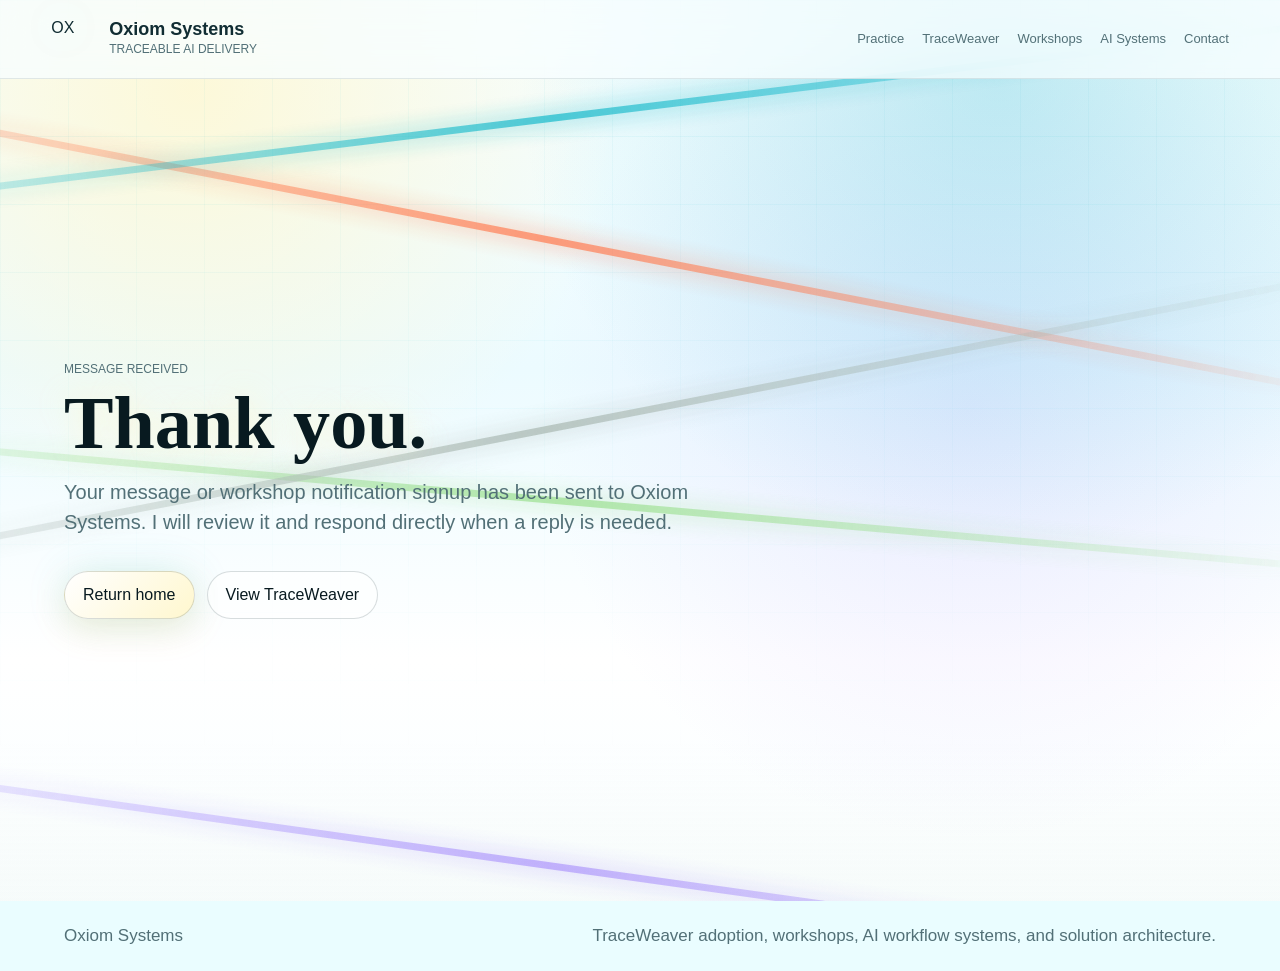
==== commit 1c3eae46: "Publish website release" ====
--- a/thanks.html
+++ b/thanks.html
@@ -25,14 +25,14 @@
         <span class="brand-mark" aria-hidden="true">OX</span>
         <span>
           <strong>Oxiom Systems</strong>
-          <small>Traceable agentic delivery</small>
+          <small>Traceable AI delivery</small>
         </span>
       </a>
       <nav class="nav-links" aria-label="Primary navigation">
         <a href="/#practice">Practice</a>
         <a href="/#traceweaver">TraceWeaver</a>
         <a href="/#workshops">Workshops</a>
-        <a href="/#harnesses">Harnesses</a>
+        <a href="/#harnesses">AI Systems</a>
         <a href="/#contact">Contact</a>
       </nav>
     </header>
@@ -57,7 +57,7 @@
 
     <footer class="site-footer">
       <span>Oxiom Systems</span>
-      <span>Systems engineering, TraceWeaver, workshops, and agentic harnesses.</span>
+      <span>TraceWeaver adoption, workshops, AI workflow systems, and solution architecture.</span>
     </footer>
   </body>
 </html>
--- a/styles.css
+++ b/styles.css
@@ -1139,6 +1139,137 @@
   text-underline-offset: 5px;
 }
 
+.course-offer {
+  background:
+    radial-gradient(circle at 18% 12%, rgba(241, 184, 75, 0.22), transparent 24rem),
+    radial-gradient(circle at 88% 28%, rgba(23, 185, 202, 0.18), transparent 28rem),
+    #ffffff;
+  color: var(--surface-ink);
+}
+
+.course-offer-grid {
+  display: grid;
+  grid-template-columns: minmax(0, 1fr) minmax(320px, 420px);
+  gap: clamp(22px, 5vw, 56px);
+  align-items: stretch;
+}
+
+.course-offer-card,
+.paypal-buy-form {
+  display: grid;
+  align-content: start;
+  gap: 16px;
+  min-width: 0;
+  padding: clamp(22px, 3vw, 30px);
+  background: rgba(255, 255, 255, 0.84);
+  border: 1px solid rgba(17, 45, 51, 0.12);
+  border-radius: 18px;
+  box-shadow: 0 22px 64px rgba(43, 114, 124, 0.12);
+}
+
+.course-offer-card h3,
+.paypal-buy-form strong {
+  margin: 0;
+  color: var(--ink-strong);
+  font-family: "Iowan Old Style", "Palatino Linotype", Palatino, Georgia, serif;
+  font-size: clamp(2rem, 3vw, 3rem);
+  line-height: 1;
+}
+
+.course-offer-card ul {
+  display: grid;
+  gap: 10px;
+  margin: 4px 0 0;
+  padding-left: 20px;
+  color: var(--muted);
+}
+
+.course-price {
+  display: inline-grid;
+  width: fit-content;
+  min-width: 88px;
+  place-items: center;
+  padding: 8px 14px;
+  border-radius: 999px;
+  background: var(--truth);
+  color: var(--ink-strong);
+  font-weight: 850;
+}
+
+.paypal-buy-form p,
+.paypal-buy-form small {
+  margin: 0;
+  color: var(--muted);
+}
+
+.paypal-buy-form button {
+  width: fit-content;
+  cursor: pointer;
+}
+
+.paypal-buy-form small {
+  font-size: 13px;
+  line-height: 1.5;
+}
+
+.course-access-hero {
+  min-height: auto;
+  padding-bottom: 36px;
+}
+
+.course-access {
+  background:
+    radial-gradient(circle at 10% 18%, rgba(255, 247, 206, 0.78), transparent 26rem),
+    radial-gradient(circle at 86% 24%, rgba(23, 185, 202, 0.2), transparent 30rem),
+    #ffffff;
+  color: var(--surface-ink);
+}
+
+.course-link-grid {
+  display: grid;
+  grid-template-columns: repeat(3, minmax(0, 1fr));
+  gap: 18px;
+}
+
+.course-link-card {
+  display: grid;
+  align-content: start;
+  gap: 16px;
+  min-width: 0;
+  padding: clamp(20px, 3vw, 28px);
+  background: rgba(255, 255, 255, 0.84);
+  border: 1px solid rgba(17, 45, 51, 0.12);
+  border-radius: 18px;
+  box-shadow: 0 20px 60px rgba(43, 114, 124, 0.12);
+}
+
+.course-link-card h3 {
+  margin: 0;
+  color: var(--ink-strong);
+  font-family: "Iowan Old Style", "Palatino Linotype", Palatino, Georgia, serif;
+  font-size: clamp(1.65rem, 2.4vw, 2.45rem);
+  line-height: 1.02;
+}
+
+.course-link-card p:not(.eyebrow),
+.course-access-note {
+  color: var(--muted);
+}
+
+.course-link-card .button {
+  width: fit-content;
+}
+
+.pdf-card {
+  grid-column: 1 / -1;
+}
+
+.course-access-note {
+  max-width: 820px;
+  margin: 24px 0 0;
+  font-size: 1rem;
+}
+
 .comparison .eyebrow,
 .comparison .section-heading p {
   color: #5a554b;
@@ -1631,6 +1762,8 @@
 
   .framework-grid,
   .video-grid,
+  .course-offer-grid,
+  .course-link-grid,
   .comparison-row,
   .guide-grid {
     grid-template-columns: 1fr;
@@ -1705,6 +1838,10 @@
   }
 
   .contact-form button {
+    width: 100%;
+  }
+
+  .paypal-buy-form button {
     width: 100%;
   }
 }
